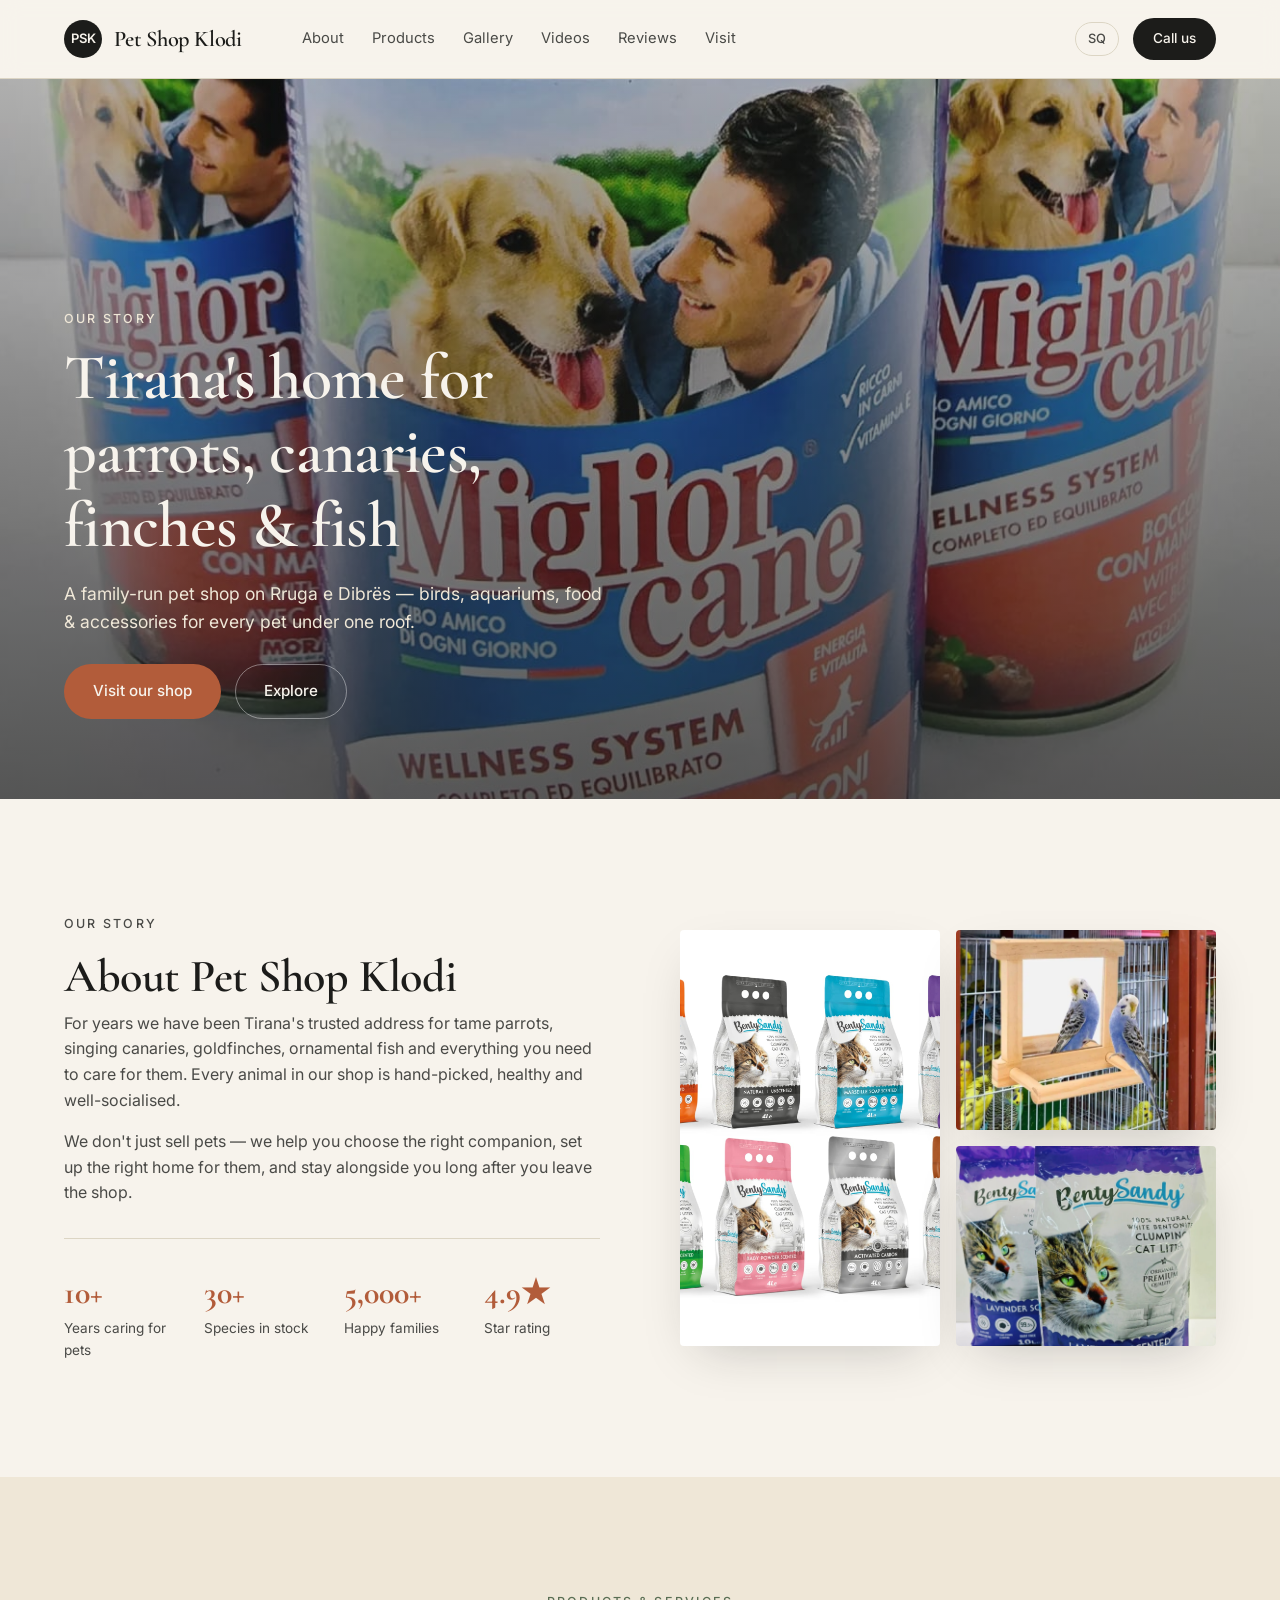
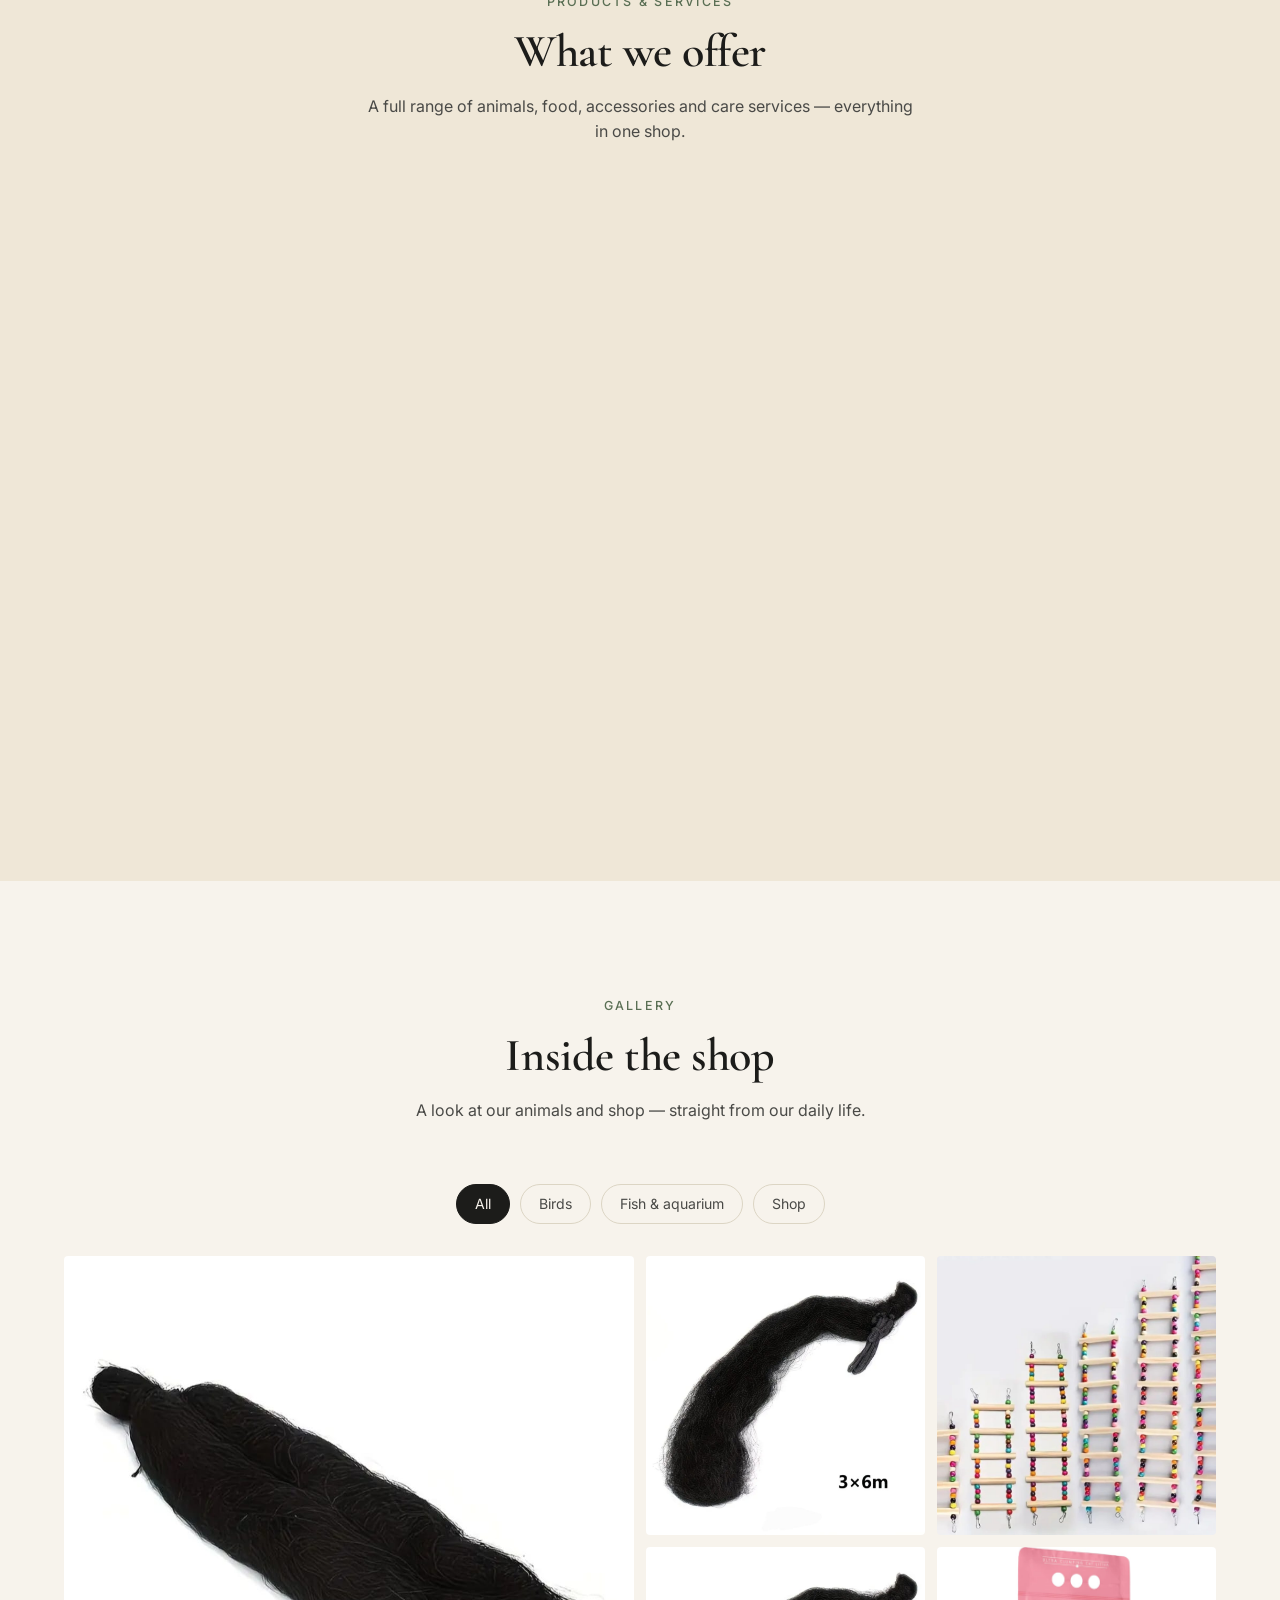
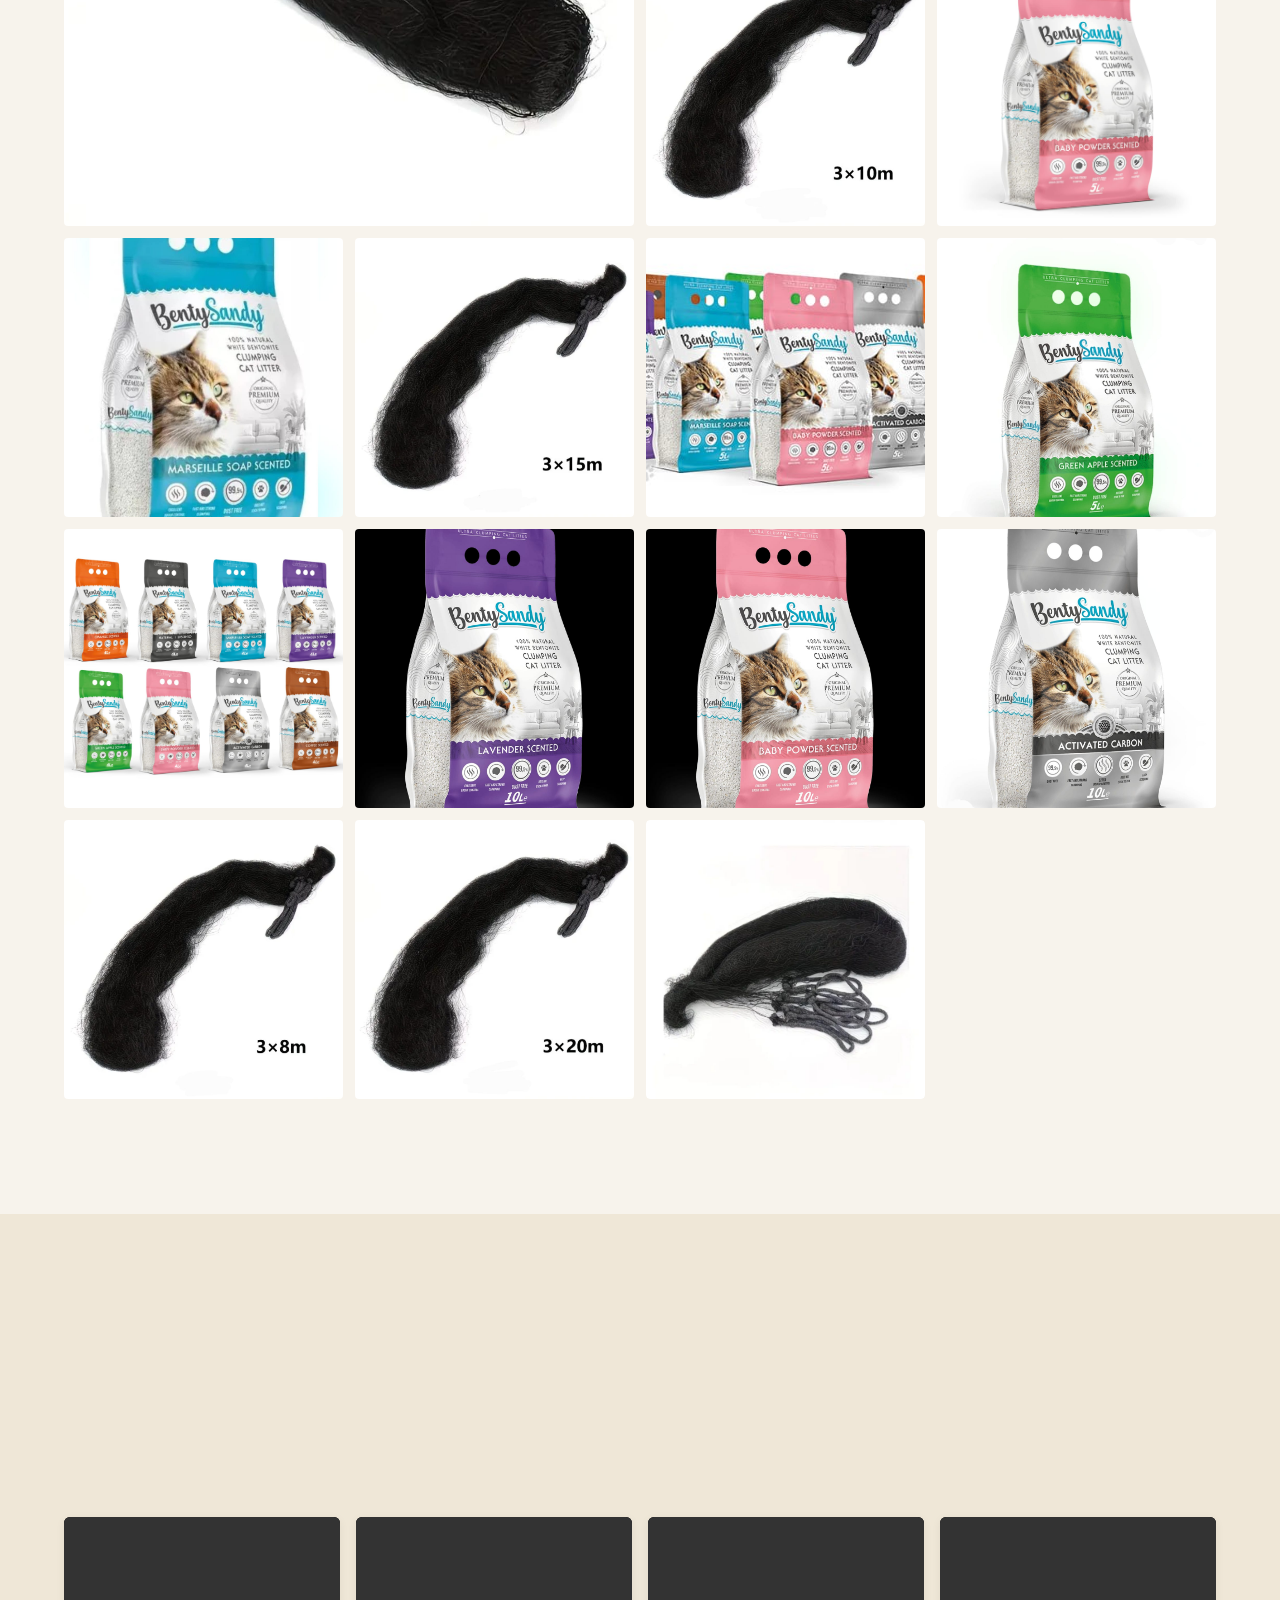
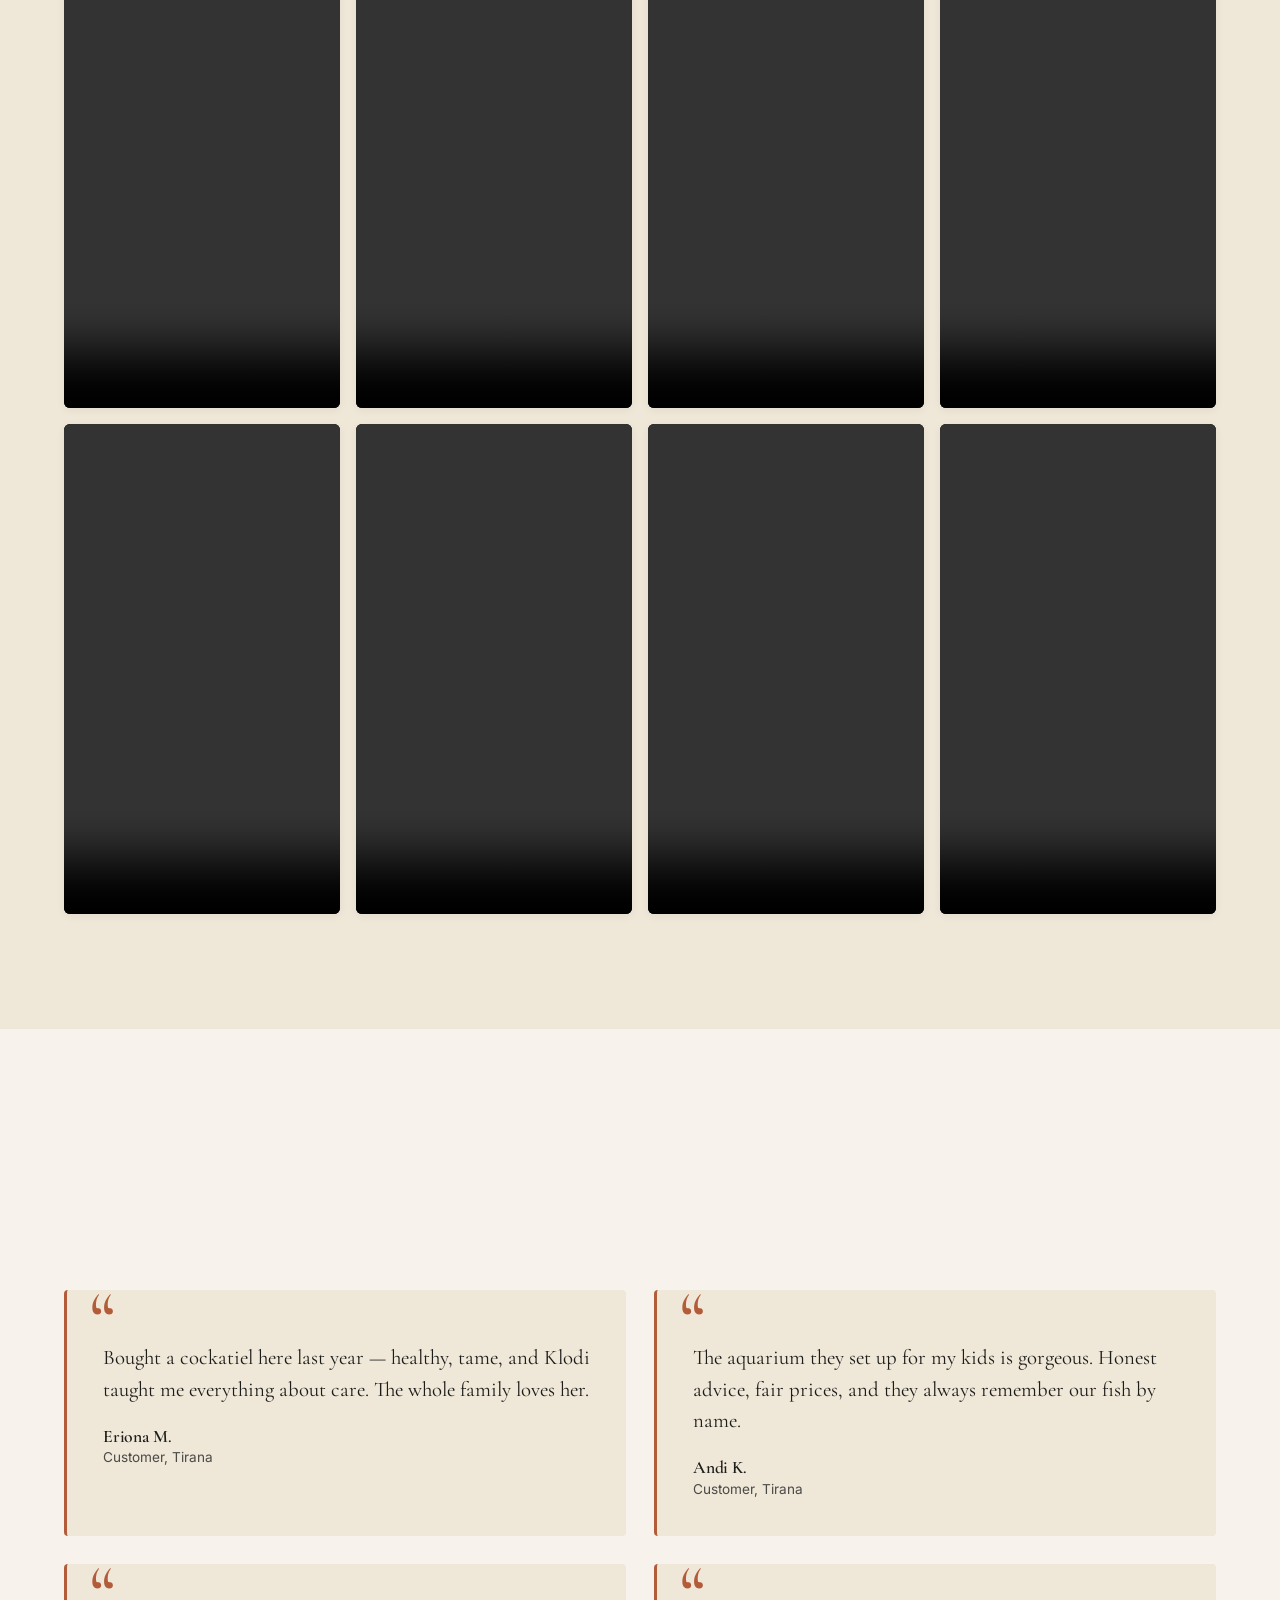
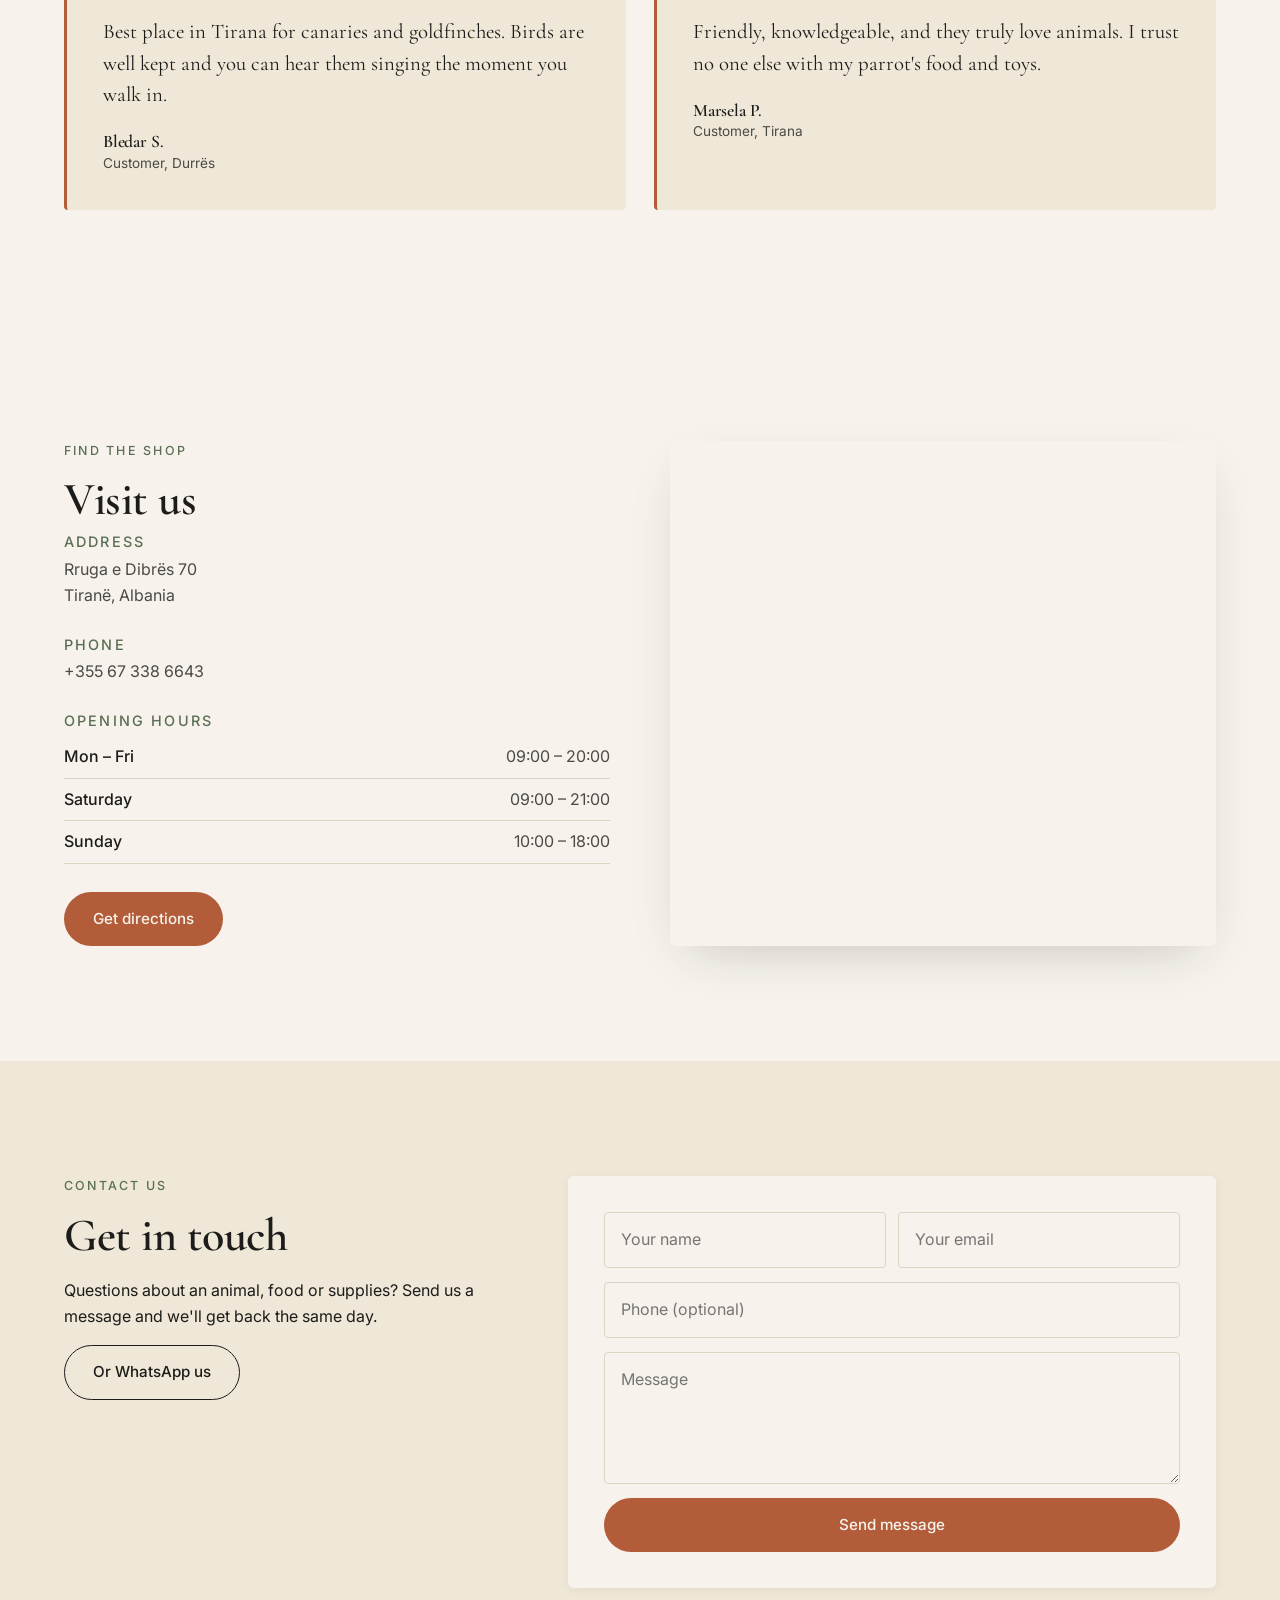
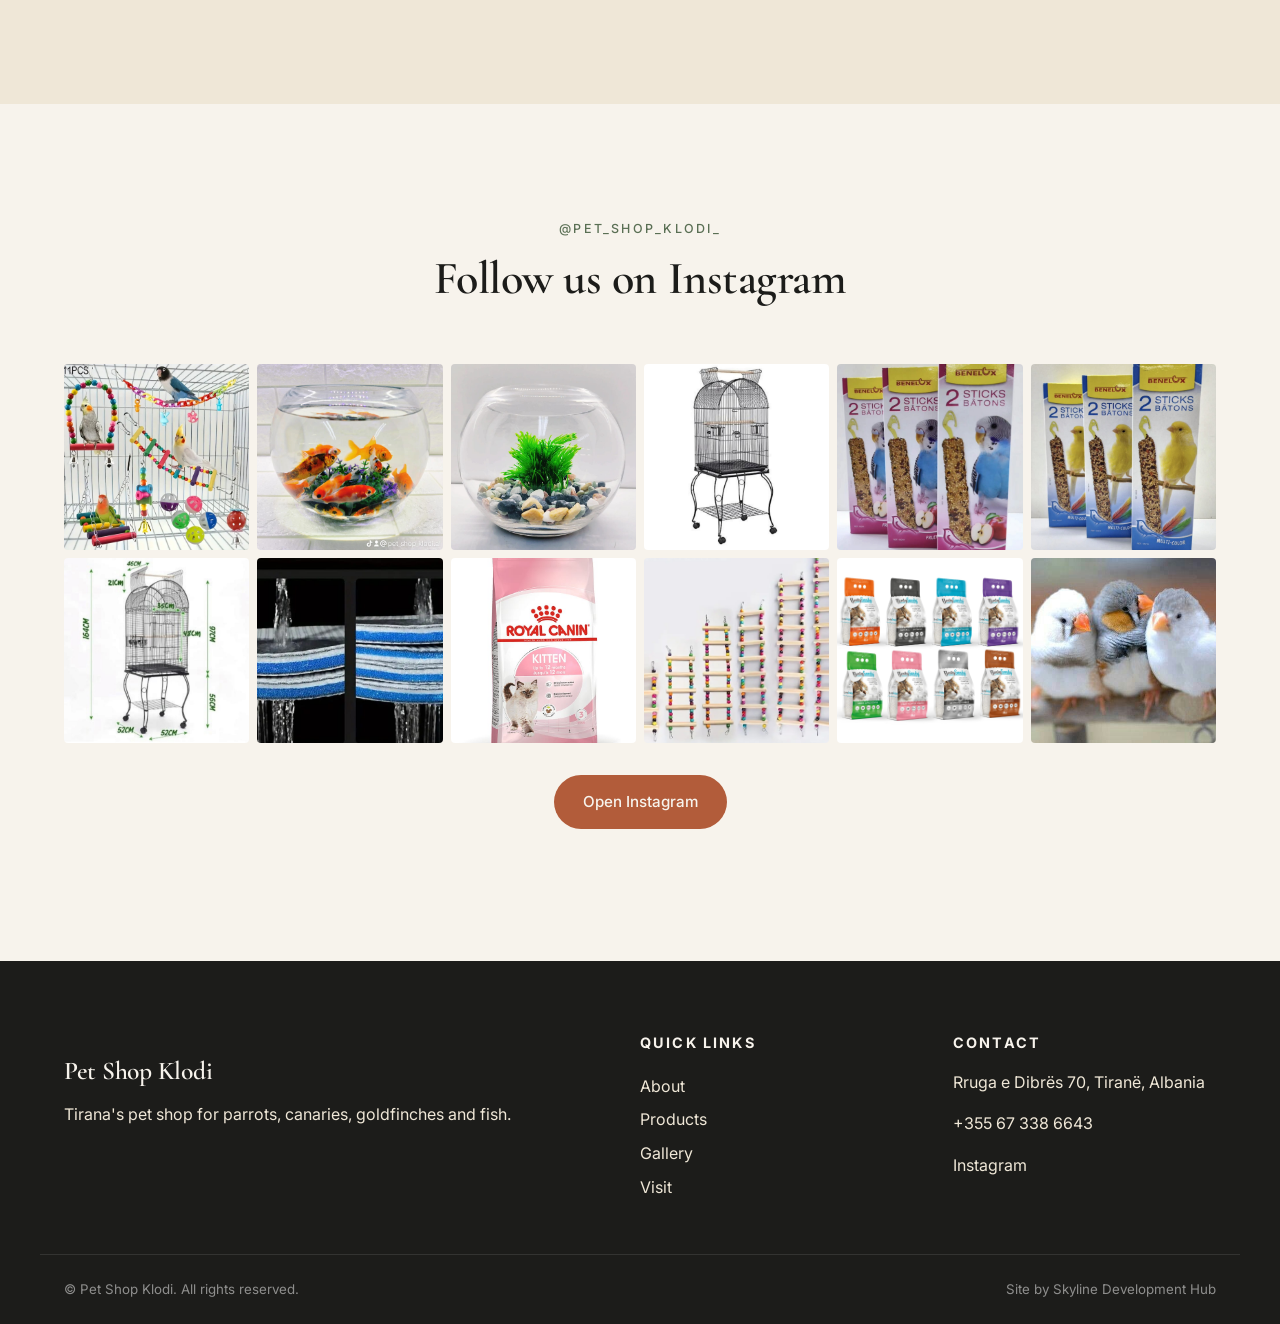
==== demo1-boutique/index.html @ 3ac2e556 "Initial commit: 4 design demos for Pet Shop Klodi Bilingual (EN/SQ) static site with 4 design varian" ====
<!DOCTYPE html>
<html lang="en">
<head>
<meta charset="UTF-8">
<meta name="viewport" content="width=device-width, initial-scale=1.0">
<title>Pet Shop Klodi — Tirana boutique pet shop</title>
<meta name="description" content="A boutique pet shop in Tirana for parrots, canaries, goldfinches and fish.">
<link rel="preconnect" href="https://fonts.googleapis.com">
<link rel="preconnect" href="https://fonts.gstatic.com" crossorigin>
<link href="https://fonts.googleapis.com/css2?family=Cormorant+Garamond:wght@400;500;600;700&family=Inter:wght@300;400;500;600&display=swap" rel="stylesheet">
<link rel="stylesheet" href="../shared/common.css">
<link rel="stylesheet" href="style.css">
</head>
<body>

<header class="site-header">
  <div class="wrap nav-wrap">
    <a href="#top" class="brand">
      <span class="brand-mark">PSK</span>
      <span class="brand-name">Pet Shop Klodi</span>
    </a>
    <nav class="nav-links" data-mobile-nav>
      <a href="#about" data-i18n="nav.about">About</a>
      <a href="#products" data-i18n="nav.products">Products</a>
      <a href="#gallery" data-i18n="nav.gallery">Gallery</a>
      <a href="#videos" data-i18n="nav.videos">Videos</a>
      <a href="#reviews" data-i18n="nav.reviews">Reviews</a>
      <a href="#visit" data-i18n="nav.visit">Visit</a>
    </nav>
    <div class="nav-actions">
      <button class="lang-btn" data-lang-toggle data-i18n="lang.toggle">SQ</button>
      <a class="cta-mini" data-shop="phone-link" href="#" data-i18n="hero.cta.call">Call us</a>
      <button class="burger" data-burger aria-label="Menu"><span></span><span></span><span></span></button>
    </div>
  </div>
</header>

<main id="top">

<!-- HERO -->
<section class="hero">
  <div class="hero-slides" data-hero></div>
  <div class="hero-overlay"></div>
  <div class="wrap hero-content">
    <p class="kicker" data-i18n="about.kicker">Our story</p>
    <h1 class="hero-title" data-i18n="hero.tagline">Tirana's home for parrots, canaries, finches & fish</h1>
    <p class="hero-sub" data-i18n="hero.subtitle">A family-run pet shop on Rruga e Dibrës.</p>
    <div class="hero-buttons">
      <a href="#visit" class="btn btn-primary" data-i18n="hero.cta.visit">Visit our shop</a>
      <a href="#products" class="btn btn-ghost" data-i18n="hero.cta.explore">Explore</a>
    </div>
  </div>
</section>

<!-- ABOUT -->
<section id="about" class="section about">
  <div class="wrap about-grid">
    <div class="about-text" data-reveal>
      <p class="kicker" data-i18n="about.kicker">Our story</p>
      <h2 data-i18n="about.title">About Pet Shop Klodi</h2>
      <p data-i18n="about.body1"></p>
      <p data-i18n="about.body2"></p>
      <ul class="stats">
        <li><strong data-i18n="about.stat1.value">10+</strong><span data-i18n="about.stat1.label">Years caring for pets</span></li>
        <li><strong data-i18n="about.stat2.value">30+</strong><span data-i18n="about.stat2.label">Species in stock</span></li>
        <li><strong data-i18n="about.stat3.value">5,000+</strong><span data-i18n="about.stat3.label">Happy families</span></li>
        <li><strong data-i18n="about.stat4.value">4.9★</strong><span data-i18n="about.stat4.label">Star rating</span></li>
      </ul>
    </div>
    <div class="about-stack" data-reveal>
      <img src="../shared/images/IMG-20260505-WA0011.jpg" alt="">
      <img src="../shared/images/IMG-20260505-WA0099.jpg" alt="">
      <img src="../shared/images/IMG-20260505-WA0140.jpg" alt="">
    </div>
  </div>
</section>

<!-- PRODUCTS -->
<section id="products" class="section products">
  <div class="wrap">
    <header class="section-head" data-reveal>
      <p class="kicker" data-i18n="products.kicker">Products & services</p>
      <h2 data-i18n="products.title">What we offer</h2>
      <p class="lead" data-i18n="products.intro">A full range of animals, food, accessories and care services.</p>
    </header>
    <div class="cards">
      <article class="card" data-reveal><h3 data-i18n="cat.parrots.title"></h3><p data-i18n="cat.parrots.body"></p></article>
      <article class="card" data-reveal><h3 data-i18n="cat.canaries.title"></h3><p data-i18n="cat.canaries.body"></p></article>
      <article class="card" data-reveal><h3 data-i18n="cat.finches.title"></h3><p data-i18n="cat.finches.body"></p></article>
      <article class="card" data-reveal><h3 data-i18n="cat.fish.title"></h3><p data-i18n="cat.fish.body"></p></article>
      <article class="card" data-reveal><h3 data-i18n="cat.food.title"></h3><p data-i18n="cat.food.body"></p></article>
      <article class="card" data-reveal><h3 data-i18n="cat.accessories.title"></h3><p data-i18n="cat.accessories.body"></p></article>
      <article class="card" data-reveal><h3 data-i18n="cat.grooming.title"></h3><p data-i18n="cat.grooming.body"></p></article>
      <article class="card" data-reveal><h3 data-i18n="cat.vet.title"></h3><p data-i18n="cat.vet.body"></p></article>
      <article class="card" data-reveal><h3 data-i18n="cat.training.title"></h3><p data-i18n="cat.training.body"></p></article>
    </div>
  </div>
</section>

<!-- GALLERY -->
<section id="gallery" class="section gallery">
  <div class="wrap">
    <header class="section-head" data-reveal>
      <p class="kicker" data-i18n="gallery.kicker">Gallery</p>
      <h2 data-i18n="gallery.title">Inside the shop</h2>
      <p class="lead" data-i18n="gallery.intro"></p>
    </header>
    <div class="gallery-filter" data-reveal>
      <button class="is-active" data-filter="all" data-i18n="gallery.filter.all">All</button>
      <button data-filter="birds" data-i18n="gallery.filter.birds">Birds</button>
      <button data-filter="fish" data-i18n="gallery.filter.fish">Fish</button>
      <button data-filter="shop" data-i18n="gallery.filter.shop">Shop</button>
    </div>
    <div class="gallery-grid" data-gallery></div>
  </div>
</section>

<!-- VIDEOS -->
<section id="videos" class="section videos">
  <div class="wrap">
    <header class="section-head" data-reveal>
      <p class="kicker" data-i18n="videos.kicker">Videos</p>
      <h2 data-i18n="videos.title">Watch them live</h2>
      <p class="lead" data-i18n="videos.intro"></p>
    </header>
    <div class="videos-grid" data-videos></div>
  </div>
</section>

<!-- REVIEWS -->
<section id="reviews" class="section reviews">
  <div class="wrap">
    <header class="section-head" data-reveal>
      <p class="kicker" data-i18n="reviews.kicker">Reviews</p>
      <h2 data-i18n="reviews.title">What our customers say</h2>
    </header>
    <div class="reviews-grid">
      <blockquote class="quote" data-reveal>
        <p data-i18n="reviews.r1.text"></p>
        <cite><b data-i18n="reviews.r1.name"></b><span data-i18n="reviews.r1.role"></span></cite>
      </blockquote>
      <blockquote class="quote" data-reveal>
        <p data-i18n="reviews.r2.text"></p>
        <cite><b data-i18n="reviews.r2.name"></b><span data-i18n="reviews.r2.role"></span></cite>
      </blockquote>
      <blockquote class="quote" data-reveal>
        <p data-i18n="reviews.r3.text"></p>
        <cite><b data-i18n="reviews.r3.name"></b><span data-i18n="reviews.r3.role"></span></cite>
      </blockquote>
      <blockquote class="quote" data-reveal>
        <p data-i18n="reviews.r4.text"></p>
        <cite><b data-i18n="reviews.r4.name"></b><span data-i18n="reviews.r4.role"></span></cite>
      </blockquote>
    </div>
  </div>
</section>

<!-- VISIT -->
<section id="visit" class="section visit">
  <div class="wrap visit-grid">
    <div class="visit-info" data-reveal>
      <p class="kicker" data-i18n="visit.kicker">Find the shop</p>
      <h2 data-i18n="visit.title">Visit us</h2>
      <div class="visit-block">
        <h3 data-i18n="visit.address">Address</h3>
        <p><span data-shop="address-line1"></span><br><span data-shop="address-line2"></span></p>
      </div>
      <div class="visit-block">
        <h3 data-i18n="visit.phone">Phone</h3>
        <p><a data-shop="phone-link" href="#"><span data-shop="phone"></span></a></p>
      </div>
      <div class="visit-block">
        <h3 data-i18n="visit.hours">Opening hours</h3>
        <ul class="hours" data-hours></ul>
      </div>
      <a class="btn btn-primary" data-shop="directions-link" href="#" target="_blank" rel="noopener" data-i18n="visit.directions">Get directions</a>
    </div>
    <div class="visit-map" data-reveal>
      <iframe data-shop="map-iframe" src="" loading="lazy" referrerpolicy="no-referrer-when-downgrade"></iframe>
    </div>
  </div>
</section>

<!-- CONTACT -->
<section id="contact" class="section contact">
  <div class="wrap contact-grid">
    <div data-reveal>
      <p class="kicker" data-i18n="contact.kicker">Contact us</p>
      <h2 data-i18n="contact.title">Get in touch</h2>
      <p data-i18n="contact.intro"></p>
      <p><a class="btn btn-ghost" data-shop="whatsapp-link" target="_blank" rel="noopener" href="#" data-i18n="contact.whatsapp">WhatsApp us</a></p>
    </div>
    <form class="contact-form" data-contact-form data-reveal novalidate>
      <div class="form-row cols-2">
        <input required name="name" data-i18n-attr="placeholder:contact.name" placeholder="Your name">
        <input required type="email" name="email" data-i18n-attr="placeholder:contact.email" placeholder="Your email">
      </div>
      <input name="phone" data-i18n-attr="placeholder:contact.phone" placeholder="Phone (optional)">
      <textarea required name="message" rows="4" data-i18n-attr="placeholder:contact.message" placeholder="Message"></textarea>
      <button class="btn btn-primary" type="submit" data-i18n="contact.send">Send message</button>
      <p class="form-status" data-contact-status hidden></p>
    </form>
  </div>
</section>

<!-- INSTAGRAM -->
<section id="instagram" class="section instagram">
  <div class="wrap">
    <header class="section-head" data-reveal>
      <p class="kicker" data-shop="instagram-handle">@pet_shop_klodi_</p>
      <h2 data-i18n="ig.title">Follow us on Instagram</h2>
    </header>
    <div class="ig-grid" data-instagram></div>
    <p class="ig-cta" data-reveal>
      <a class="btn btn-primary" data-shop="instagram-link" target="_blank" rel="noopener" href="#" data-i18n="ig.cta">Open Instagram</a>
    </p>
  </div>
</section>

</main>

<footer class="site-footer">
  <div class="wrap footer-grid">
    <div>
      <p class="brand-name">Pet Shop Klodi</p>
      <p data-i18n="footer.tagline"></p>
    </div>
    <div>
      <h4 data-i18n="footer.quick">Quick links</h4>
      <ul>
        <li><a href="#about" data-i18n="nav.about">About</a></li>
        <li><a href="#products" data-i18n="nav.products">Products</a></li>
        <li><a href="#gallery" data-i18n="nav.gallery">Gallery</a></li>
        <li><a href="#visit" data-i18n="nav.visit">Visit</a></li>
      </ul>
    </div>
    <div>
      <h4 data-i18n="footer.contactH">Contact</h4>
      <p><span data-shop="address"></span></p>
      <p><a data-shop="phone-link" href="#"><span data-shop="phone"></span></a></p>
      <p><a data-shop="instagram-link" target="_blank" rel="noopener">Instagram</a></p>
    </div>
  </div>
  <div class="wrap footer-bottom">
    <small data-i18n="footer.copyright"></small>
    <small data-i18n="footer.builtby"></small>
  </div>
</footer>

<script src="../shared/shop-data.js"></script>
<script src="../shared/translations.js"></script>
<script src="../shared/media.js"></script>
<script src="../shared/core.js"></script>
<script src="script.js"></script>
</body>
</html>
---- shared/common.css ----
/* Shared styles used by all 4 demos: lightbox, reveal animations, base resets */

*, *::before, *::after { box-sizing: border-box; }
html { scroll-behavior: smooth; }
body { margin: 0; -webkit-font-smoothing: antialiased; }
img, video { max-width: 100%; display: block; }
button { font: inherit; cursor: pointer; border: 0; background: none; }
a { color: inherit; text-decoration: none; }

/* Reveal-on-scroll */
[data-reveal] { opacity: 0; transform: translateY(20px); transition: opacity .7s ease, transform .7s ease; }
[data-reveal].is-visible { opacity: 1; transform: none; }

/* Lightbox */
.psk-lightbox {
  position: fixed; inset: 0; background: rgba(0,0,0,.9);
  display: flex; align-items: center; justify-content: center;
  z-index: 9999; animation: fadein .25s ease;
}
@keyframes fadein { from { opacity: 0 } to { opacity: 1 } }
.psk-lightbox .lb-img {
  max-width: 92vw; max-height: 88vh; object-fit: contain;
  box-shadow: 0 30px 80px rgba(0,0,0,.5); border-radius: 4px;
}
.psk-lightbox button {
  color: #fff; font-size: 28px; width: 48px; height: 48px;
  border-radius: 50%; background: rgba(255,255,255,.08);
  display: grid; place-items: center; transition: background .2s;
}
.psk-lightbox button:hover { background: rgba(255,255,255,.18); }
.psk-lightbox .lb-close { position: absolute; top: 20px; right: 20px; }
.psk-lightbox .lb-prev  { position: absolute; left: 20px; }
.psk-lightbox .lb-next  { position: absolute; right: 20px; }

/* Hero slideshow base */
.hero-slides { position: relative; width: 100%; height: 100%; overflow: hidden; }
.hero-slide { position: absolute; inset: 0; width: 100%; height: 100%; object-fit: cover;
  opacity: 0; transition: opacity 1.4s ease; }
.hero-slide.is-active { opacity: 1; }

/* Common form styling helpers */
.form-row { display: grid; gap: 12px; }
.form-row.cols-2 { grid-template-columns: 1fr 1fr; }
@media (max-width: 640px) { .form-row.cols-2 { grid-template-columns: 1fr; } }

/* Instagram overlay icon */
.ig-tile { position: relative; display: block; overflow: hidden; }
.ig-tile img { width: 100%; height: 100%; object-fit: cover; transition: transform .5s ease; }
.ig-tile:hover img { transform: scale(1.06); }
.ig-overlay {
  position: absolute; inset: 0; display: grid; place-items: center;
  color: #fff; opacity: 0; background: linear-gradient(135deg, rgba(225,48,108,.7), rgba(64,93,230,.7));
  transition: opacity .3s ease;
}
.ig-tile:hover .ig-overlay { opacity: 1; }

/* Demo switcher banner (shown when ?switcher=1) */
.psk-switcher-bar {
  position: fixed; top: 0; left: 0; right: 0; z-index: 1000;
  background: #111; color: #fff; font: 13px/1 system-ui, sans-serif;
  padding: 10px 16px; display: flex; gap: 12px; align-items: center; justify-content: center;
}
.psk-switcher-bar a { color: #fff; padding: 6px 10px; border: 1px solid #333; border-radius: 999px; }
.psk-switcher-bar a:hover, .psk-switcher-bar a.active { background: #fff; color: #111; }
.psk-switcher-bar .home { margin-right: auto; }

/* Hide scrollbars on horizontal scrollers */
.no-scrollbar { scrollbar-width: none; }
.no-scrollbar::-webkit-scrollbar { display: none; }
---- demo1-boutique/style.css ----
/* Demo 1 — Modern Boutique
   Premium, minimalist, photography-led. Cream/sage/terracotta palette,
   serif headings + clean sans-serif body. */

:root {
  --cream:        #f7f3ec;
  --cream-deep:   #efe7d7;
  --ink:          #1c1c1a;
  --ink-soft:     #4a4a47;
  --line:         #dcd5c4;
  --sage:         #748b6a;
  --sage-deep:    #5a6f54;
  --terracotta:   #b25c3a;
  --terracotta-d: #944a2e;
  --shadow-sm:    0 2px 10px rgba(28,28,26,.06);
  --shadow-md:    0 18px 50px -20px rgba(28,28,26,.25);
}

body {
  font-family: 'Inter', system-ui, sans-serif;
  color: var(--ink);
  background: var(--cream);
  line-height: 1.6;
}

h1, h2, h3, .brand-name, blockquote cite b {
  font-family: 'Cormorant Garamond', serif;
  font-weight: 600;
  color: var(--ink);
  letter-spacing: -0.01em;
  line-height: 1.15;
}

h1 { font-size: clamp(2.6rem, 5vw, 4.4rem); }
h2 { font-size: clamp(2rem, 3.6vw, 3rem); margin: 0 0 .5rem; }
h3 { font-size: 1.4rem; margin: 0 0 .4rem; }

.kicker {
  text-transform: uppercase; letter-spacing: 0.18em;
  font-size: .78rem; color: var(--sage-deep); font-weight: 500;
  margin: 0 0 .8rem;
}

.lead { color: var(--ink-soft); max-width: 56ch; }

.wrap { max-width: 1200px; margin: 0 auto; padding: 0 24px; }

.section { padding: clamp(64px, 9vw, 120px) 0; }
.section-head { text-align: center; max-width: 700px; margin: 0 auto 60px; }
.section-head .lead { margin: 1rem auto 0; }

/* ======= HEADER ======= */
.site-header {
  position: sticky; top: 0; z-index: 50;
  background: rgba(247, 243, 236, .92);
  backdrop-filter: blur(10px);
  border-bottom: 1px solid var(--line);
}
.nav-wrap {
  display: flex; align-items: center; gap: 24px;
  padding-top: 18px; padding-bottom: 18px;
}
.brand { display: flex; align-items: center; gap: 12px; }
.brand-mark {
  width: 38px; height: 38px; display: grid; place-items: center;
  background: var(--ink); color: var(--cream);
  border-radius: 50%; font: 600 13px/1 'Inter';
}
.brand-name { font-size: 1.4rem; }
.nav-links { display: flex; gap: 28px; margin-left: 36px; }
.nav-links a {
  font-size: .92rem; color: var(--ink-soft); transition: color .2s;
  position: relative;
}
.nav-links a::after {
  content: ''; position: absolute; left: 0; right: 0; bottom: -6px;
  height: 1px; background: var(--terracotta); transform: scaleX(0); transform-origin: left;
  transition: transform .3s ease;
}
.nav-links a:hover { color: var(--ink); }
.nav-links a:hover::after { transform: scaleX(1); }
.nav-actions { margin-left: auto; display: flex; align-items: center; gap: 14px; }
.lang-btn {
  padding: 6px 12px; border: 1px solid var(--line); border-radius: 999px;
  font-size: .8rem; font-weight: 500; color: var(--ink-soft);
  transition: all .2s;
}
.lang-btn:hover { background: var(--ink); color: var(--cream); border-color: var(--ink); }
.cta-mini {
  padding: 10px 20px; background: var(--ink); color: var(--cream);
  border-radius: 999px; font-size: .85rem; font-weight: 500;
  transition: background .2s;
}
.cta-mini:hover { background: var(--terracotta); }
.burger { display: none; flex-direction: column; gap: 4px; padding: 8px; }
.burger span { width: 22px; height: 2px; background: var(--ink); }

@media (max-width: 880px) {
  .nav-links {
    position: fixed; inset: 64px 0 auto; flex-direction: column; gap: 0;
    background: var(--cream); padding: 24px; border-bottom: 1px solid var(--line);
    transform: translateY(-110%); transition: transform .3s ease;
    margin: 0;
  }
  .nav-links.is-open { transform: translateY(0); }
  .nav-links a { padding: 14px 0; border-bottom: 1px solid var(--line); }
  .burger { display: flex; }
}

/* ======= HERO ======= */
.hero {
  position: relative; height: clamp(520px, 80vh, 760px);
  overflow: hidden; isolation: isolate;
}
.hero-slides { position: absolute; inset: 0; }
.hero-overlay {
  position: absolute; inset: 0;
  background: linear-gradient(180deg, rgba(28,28,26,.25) 0%, rgba(28,28,26,.55) 60%, rgba(28,28,26,.7) 100%);
}
.hero-content {
  position: relative; z-index: 2; height: 100%;
  display: flex; flex-direction: column; justify-content: flex-end;
  padding-bottom: 80px; color: var(--cream);
}
.hero-content .kicker { color: var(--cream-deep); }
.hero-title { color: var(--cream); max-width: 18ch; margin: 0; }
.hero-sub { color: var(--cream-deep); max-width: 50ch; margin: 18px 0 28px; font-size: 1.1rem; }
.hero-buttons { display: flex; gap: 14px; flex-wrap: wrap; }

.btn {
  display: inline-block; padding: 14px 28px; border-radius: 999px;
  font-weight: 500; font-size: .95rem; transition: all .25s ease;
  cursor: pointer; border: 1px solid transparent;
}
.btn-primary { background: var(--terracotta); color: var(--cream); }
.btn-primary:hover { background: var(--terracotta-d); transform: translateY(-1px); box-shadow: var(--shadow-md); }
.btn-ghost { background: transparent; color: var(--cream); border-color: rgba(255,255,255,.4); }
.btn-ghost:hover { background: var(--cream); color: var(--ink); }
.about .btn-ghost, .contact .btn-ghost {
  color: var(--ink); border-color: var(--ink);
}
.about .btn-ghost:hover, .contact .btn-ghost:hover { background: var(--ink); color: var(--cream); }

/* ======= ABOUT ======= */
.about-grid {
  display: grid; grid-template-columns: 1fr 1fr; gap: 80px; align-items: center;
}
@media (max-width: 880px) { .about-grid { grid-template-columns: 1fr; gap: 50px; } }
.about-text p { color: var(--ink-soft); margin: 0 0 1rem; }
.about-stack {
  display: grid; grid-template-columns: 1fr 1fr; grid-template-rows: 200px 200px;
  gap: 16px;
}
.about-stack img {
  width: 100%; height: 100%; object-fit: cover; border-radius: 4px;
  box-shadow: var(--shadow-md);
}
.about-stack img:nth-child(1) { grid-row: span 2; height: 416px; }
.stats {
  list-style: none; padding: 0; margin: 32px 0 0;
  display: grid; grid-template-columns: repeat(4, 1fr); gap: 24px;
  border-top: 1px solid var(--line); padding-top: 28px;
}
@media (max-width: 600px) { .stats { grid-template-columns: repeat(2, 1fr); } }
.stats li { display: flex; flex-direction: column; }
.stats strong { font-family: 'Cormorant Garamond'; font-size: 2rem; color: var(--terracotta); }
.stats span { font-size: .85rem; color: var(--ink-soft); }

/* ======= PRODUCTS ======= */
.products { background: var(--cream-deep); }
.cards {
  display: grid; grid-template-columns: repeat(3, 1fr); gap: 24px;
}
@media (max-width: 880px) { .cards { grid-template-columns: repeat(2, 1fr); } }
@media (max-width: 560px) { .cards { grid-template-columns: 1fr; } }
.card {
  background: var(--cream); padding: 36px 28px; border-radius: 6px;
  border: 1px solid var(--line); transition: all .3s ease;
}
.card:hover {
  transform: translateY(-4px); box-shadow: var(--shadow-md); border-color: var(--terracotta);
}
.card h3 { color: var(--ink); }
.card p { color: var(--ink-soft); margin: 0; font-size: .95rem; }

/* ======= GALLERY ======= */
.gallery-filter {
  display: flex; gap: 10px; justify-content: center; flex-wrap: wrap; margin-bottom: 32px;
}
.gallery-filter button {
  padding: 8px 18px; border-radius: 999px; font-size: .88rem;
  border: 1px solid var(--line); color: var(--ink-soft); transition: all .2s;
}
.gallery-filter button:hover, .gallery-filter button.is-active {
  background: var(--ink); color: var(--cream); border-color: var(--ink);
}
.gallery-grid {
  display: grid; grid-template-columns: repeat(4, 1fr); gap: 12px;
}
@media (max-width: 880px) { .gallery-grid { grid-template-columns: repeat(3, 1fr); } }
@media (max-width: 540px) { .gallery-grid { grid-template-columns: repeat(2, 1fr); } }
.gal-item {
  margin: 0; aspect-ratio: 1; overflow: hidden; border-radius: 4px;
  cursor: zoom-in; background: var(--cream-deep);
}
.gal-item img {
  width: 100%; height: 100%; object-fit: cover; transition: transform .6s ease;
}
.gal-item:hover img { transform: scale(1.06); }
/* Make first tile larger */
.gal-item:nth-child(1) { grid-column: span 2; grid-row: span 2; }
@media (max-width: 540px) { .gal-item:nth-child(1) { grid-column: span 2; grid-row: auto; aspect-ratio: 1; } }

/* ======= VIDEOS ======= */
.videos { background: var(--cream-deep); }
.videos-grid {
  display: grid; grid-template-columns: repeat(4, 1fr); gap: 16px;
}
@media (max-width: 880px) { .videos-grid { grid-template-columns: repeat(2, 1fr); } }
@media (max-width: 480px) { .videos-grid { grid-template-columns: 1fr; } }
.vid-card {
  aspect-ratio: 9/16; overflow: hidden; border-radius: 6px;
  background: #000; box-shadow: var(--shadow-sm);
}
.vid-card video { width: 100%; height: 100%; object-fit: cover; }

/* ======= REVIEWS ======= */
.reviews-grid {
  display: grid; grid-template-columns: repeat(2, 1fr); gap: 28px;
}
@media (max-width: 720px) { .reviews-grid { grid-template-columns: 1fr; } }
.quote {
  background: var(--cream-deep); padding: 36px;
  border-radius: 4px; border-left: 3px solid var(--terracotta);
  margin: 0; position: relative;
}
.quote::before {
  content: '\201C'; position: absolute; top: -10px; left: 22px;
  font-family: 'Cormorant Garamond'; font-size: 5rem; color: var(--terracotta);
  line-height: 1;
}
.quote p {
  font-family: 'Cormorant Garamond'; font-size: 1.3rem; line-height: 1.5;
  color: var(--ink); margin: 0 0 1.4rem; padding-top: 16px;
}
.quote cite { font-style: normal; display: flex; flex-direction: column; }
.quote cite b { font-size: 1.1rem; }
.quote cite span { color: var(--ink-soft); font-size: .85rem; }

/* ======= VISIT ======= */
.visit-grid {
  display: grid; grid-template-columns: 1fr 1fr; gap: 60px; align-items: stretch;
}
@media (max-width: 880px) { .visit-grid { grid-template-columns: 1fr; } }
.visit-block { margin-bottom: 28px; }
.visit-block h3 { font-family: 'Inter'; font-size: .9rem; text-transform: uppercase;
  letter-spacing: .15em; color: var(--sage-deep); font-weight: 500; margin: 0 0 .4rem; }
.visit-block p { margin: 0; color: var(--ink-soft); }
.hours { list-style: none; padding: 0; margin: 0; }
.hours li {
  display: flex; justify-content: space-between; padding: 8px 0;
  border-bottom: 1px solid var(--line);
}
.hours .hday { color: var(--ink); font-weight: 500; }
.hours .htime { color: var(--ink-soft); }
.visit-map iframe {
  width: 100%; height: 100%; min-height: 380px; border: 0;
  border-radius: 6px; box-shadow: var(--shadow-md); filter: grayscale(.2);
}

/* ======= CONTACT ======= */
.contact { background: var(--cream-deep); }
.contact-grid {
  display: grid; grid-template-columns: 1fr 1.2fr; gap: 60px; align-items: start;
}
@media (max-width: 880px) { .contact-grid { grid-template-columns: 1fr; } }
.contact-form {
  background: var(--cream); padding: 36px; border-radius: 6px;
  display: grid; gap: 14px; box-shadow: var(--shadow-sm);
}
.contact-form input, .contact-form textarea {
  padding: 14px 16px; border: 1px solid var(--line); border-radius: 4px;
  font: inherit; background: var(--cream); transition: border-color .2s;
}
.contact-form input:focus, .contact-form textarea:focus {
  outline: 0; border-color: var(--terracotta);
}
.form-status {
  margin: 0; padding: 14px; background: var(--sage); color: var(--cream);
  border-radius: 4px; text-align: center;
}

/* ======= INSTAGRAM ======= */
.ig-grid {
  display: grid; grid-template-columns: repeat(6, 1fr); gap: 8px;
}
@media (max-width: 880px) { .ig-grid { grid-template-columns: repeat(3, 1fr); } }
.ig-tile { aspect-ratio: 1; border-radius: 4px; }
.ig-cta { text-align: center; margin-top: 32px; }

/* ======= FOOTER ======= */
.site-footer {
  background: var(--ink); color: var(--cream-deep); padding: 70px 0 24px;
}
.site-footer .brand-name { color: var(--cream); font-size: 1.6rem; margin-bottom: .5rem; }
.footer-grid {
  display: grid; grid-template-columns: 2fr 1fr 1fr; gap: 50px; padding-bottom: 50px;
  border-bottom: 1px solid rgba(255,255,255,.1);
}
@media (max-width: 720px) { .footer-grid { grid-template-columns: 1fr; gap: 30px; } }
.site-footer h4 { color: var(--cream); font-family: 'Inter'; font-size: .9rem;
  text-transform: uppercase; letter-spacing: .15em; margin: 0 0 1rem; }
.site-footer ul { list-style: none; padding: 0; margin: 0; }
.site-footer ul li { padding: 4px 0; }
.site-footer a:hover { color: var(--cream); }
.footer-bottom {
  display: flex; justify-content: space-between; padding-top: 24px; flex-wrap: wrap; gap: 12px;
}
.footer-bottom small { color: rgba(255,255,255,.5); }
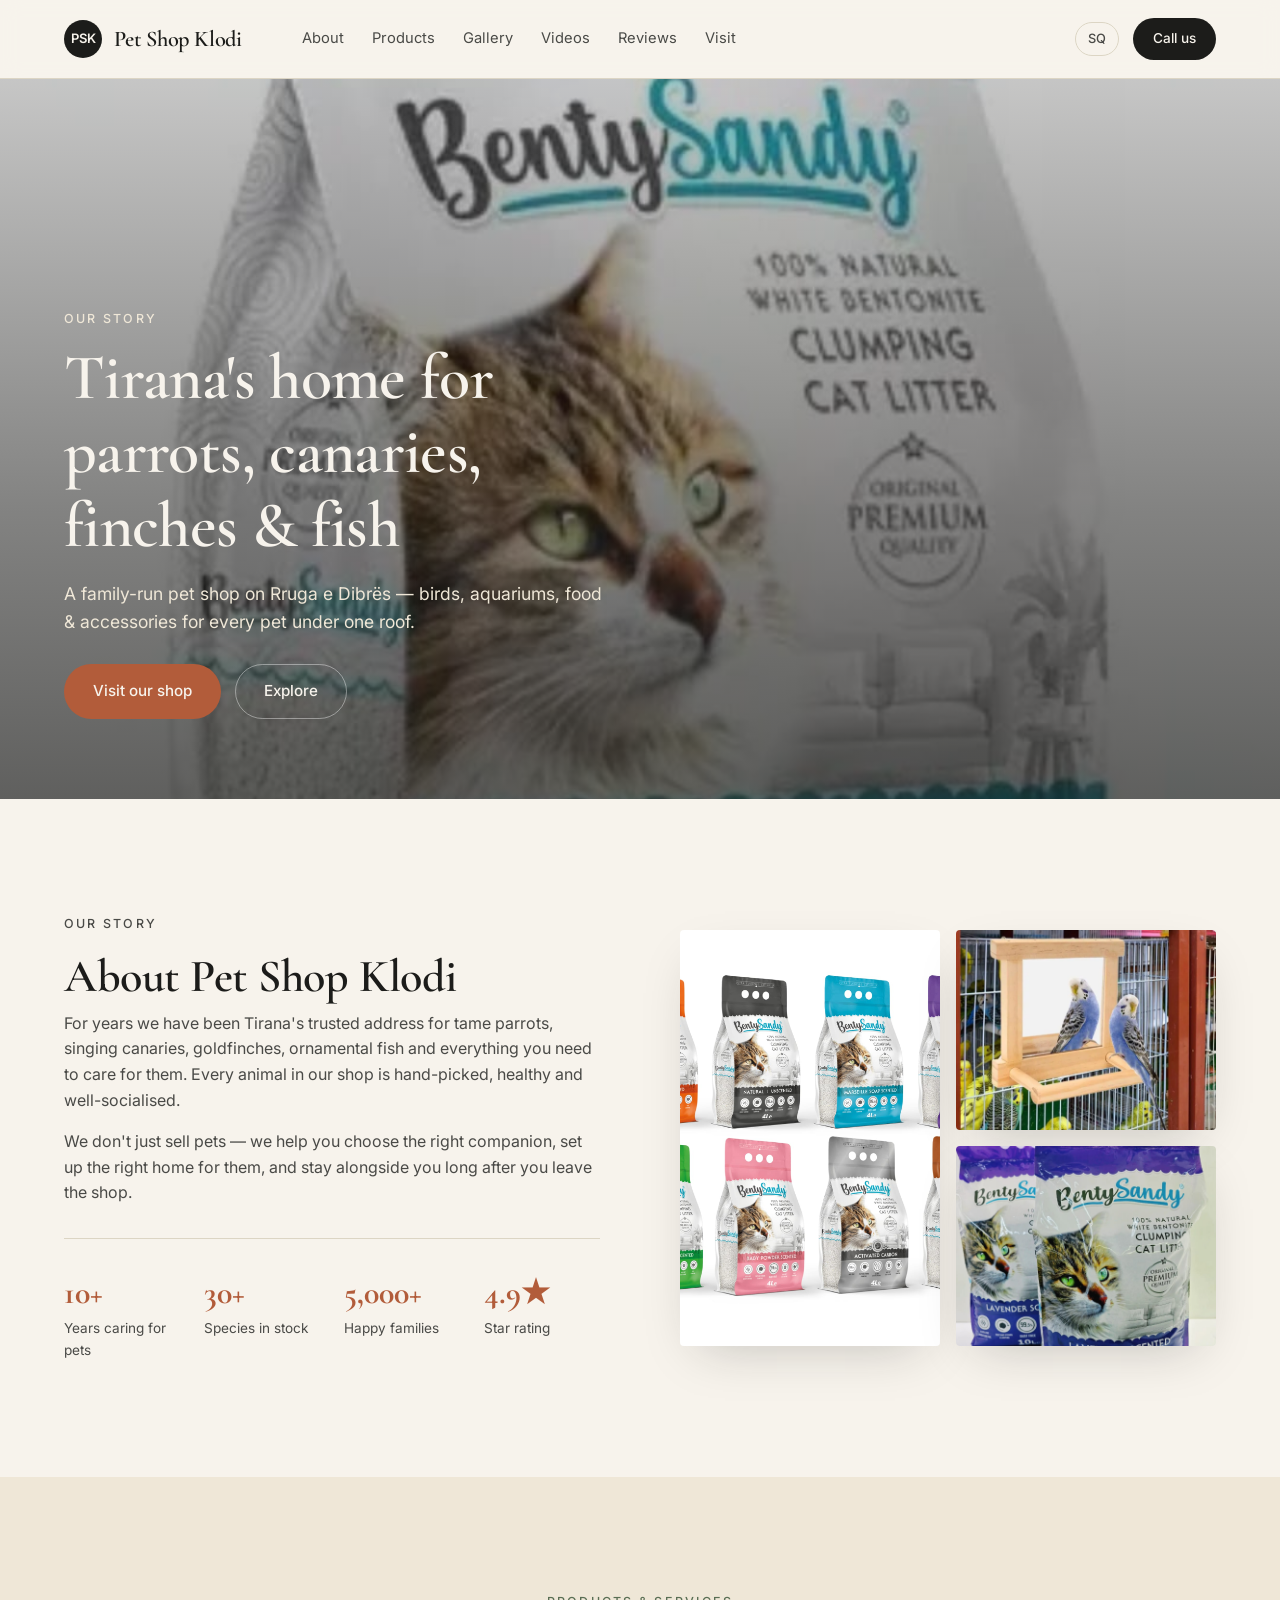
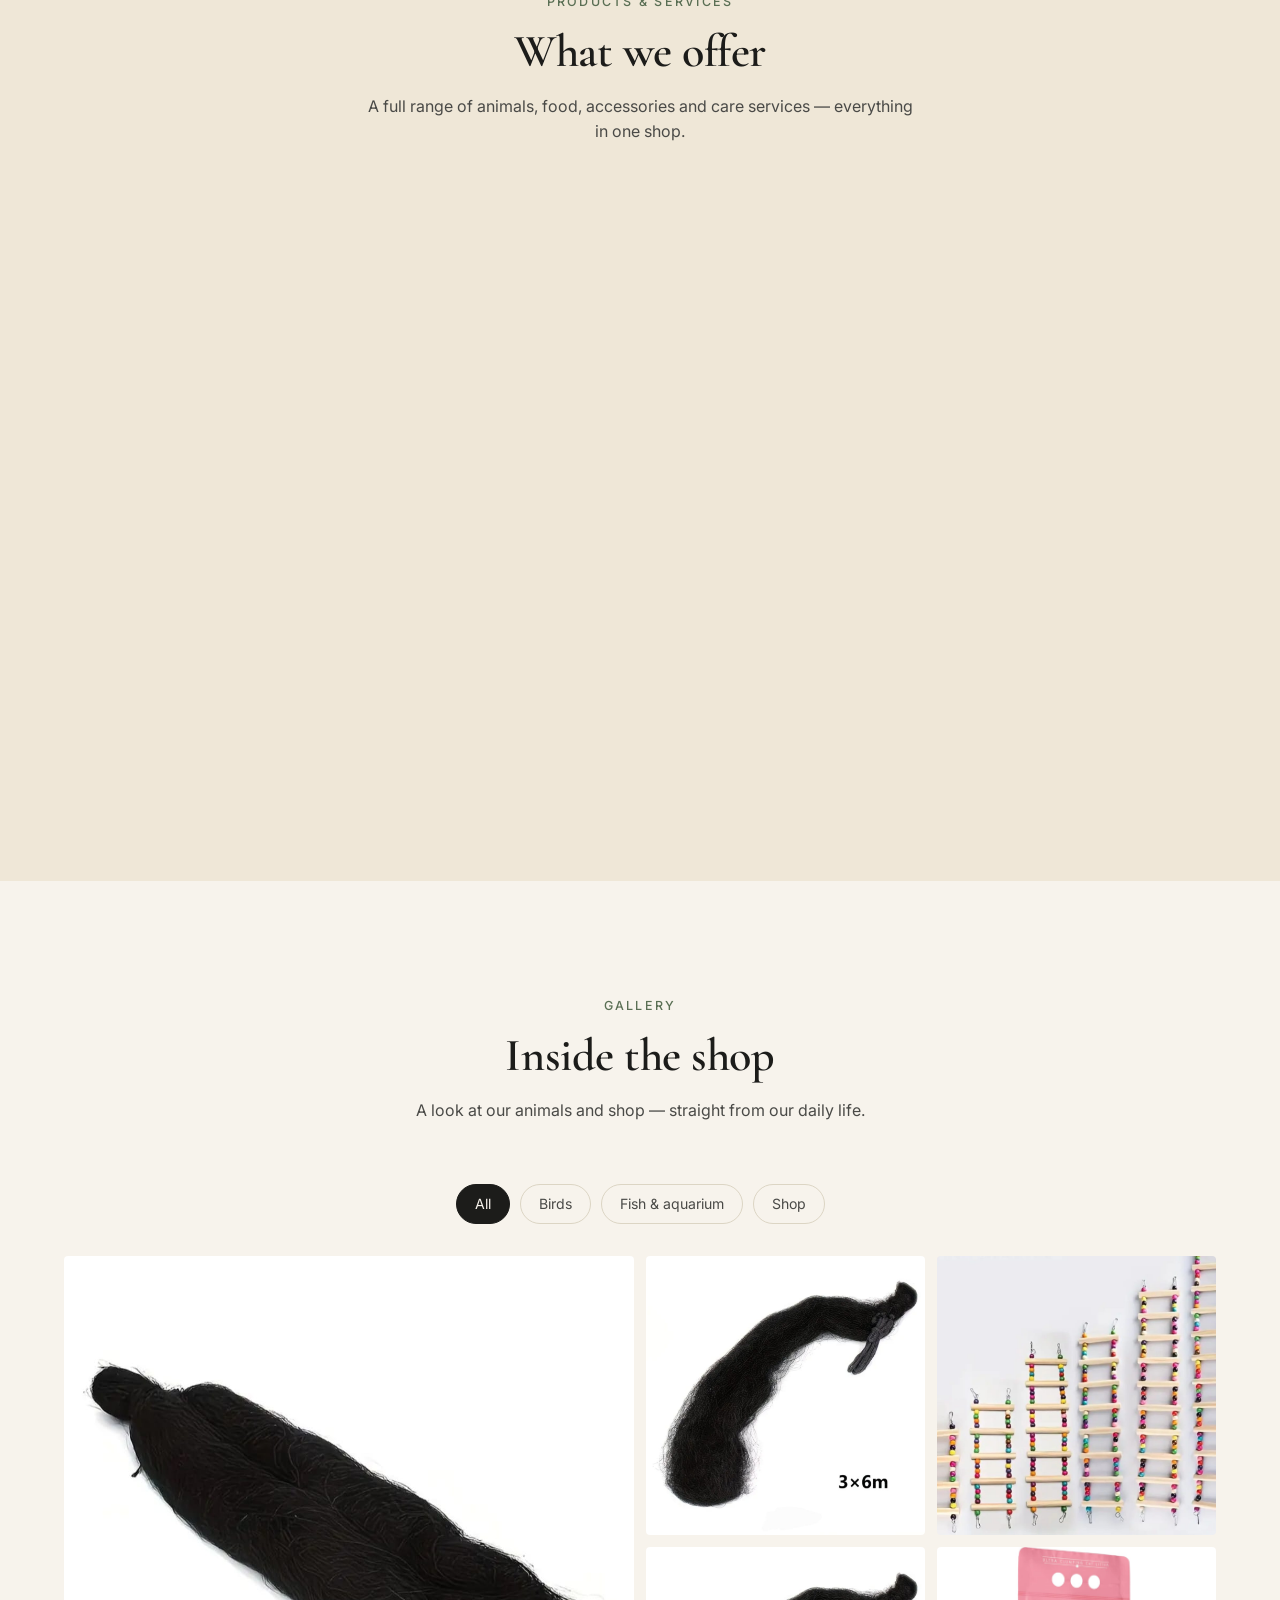
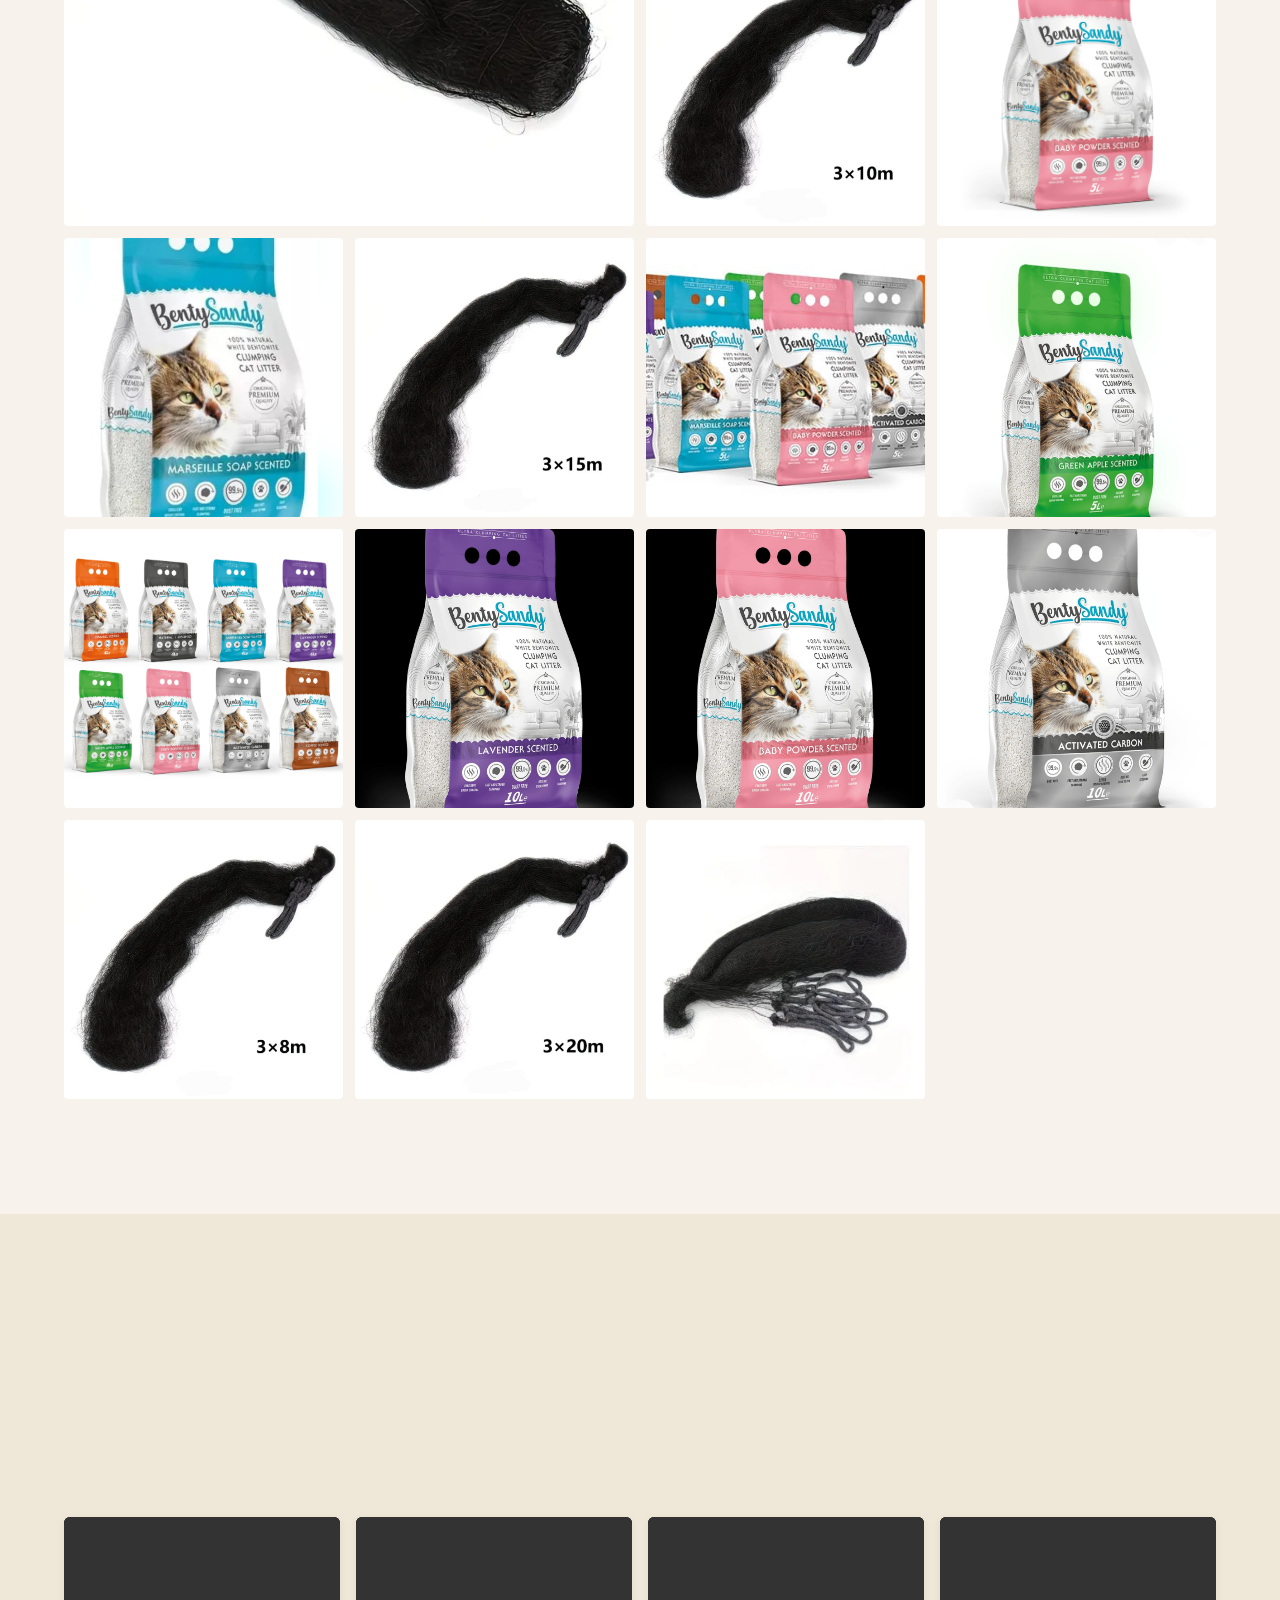
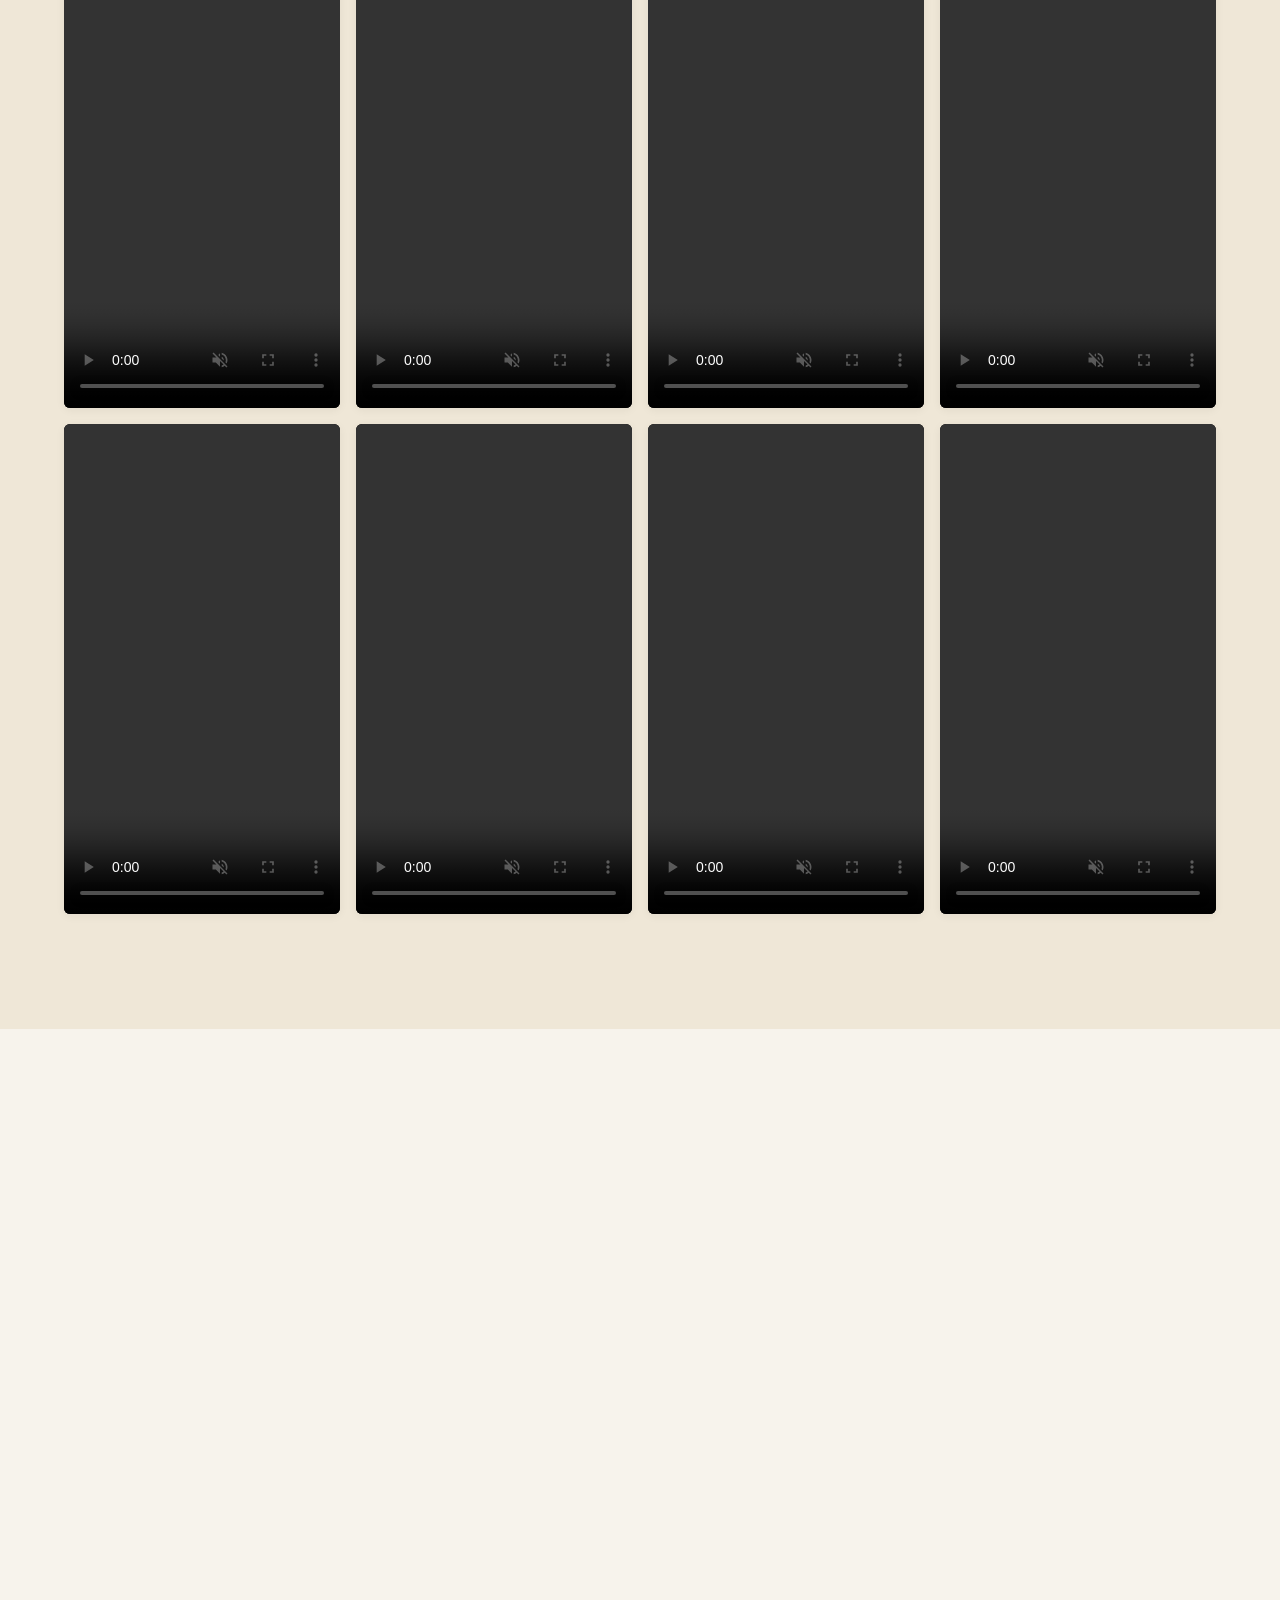
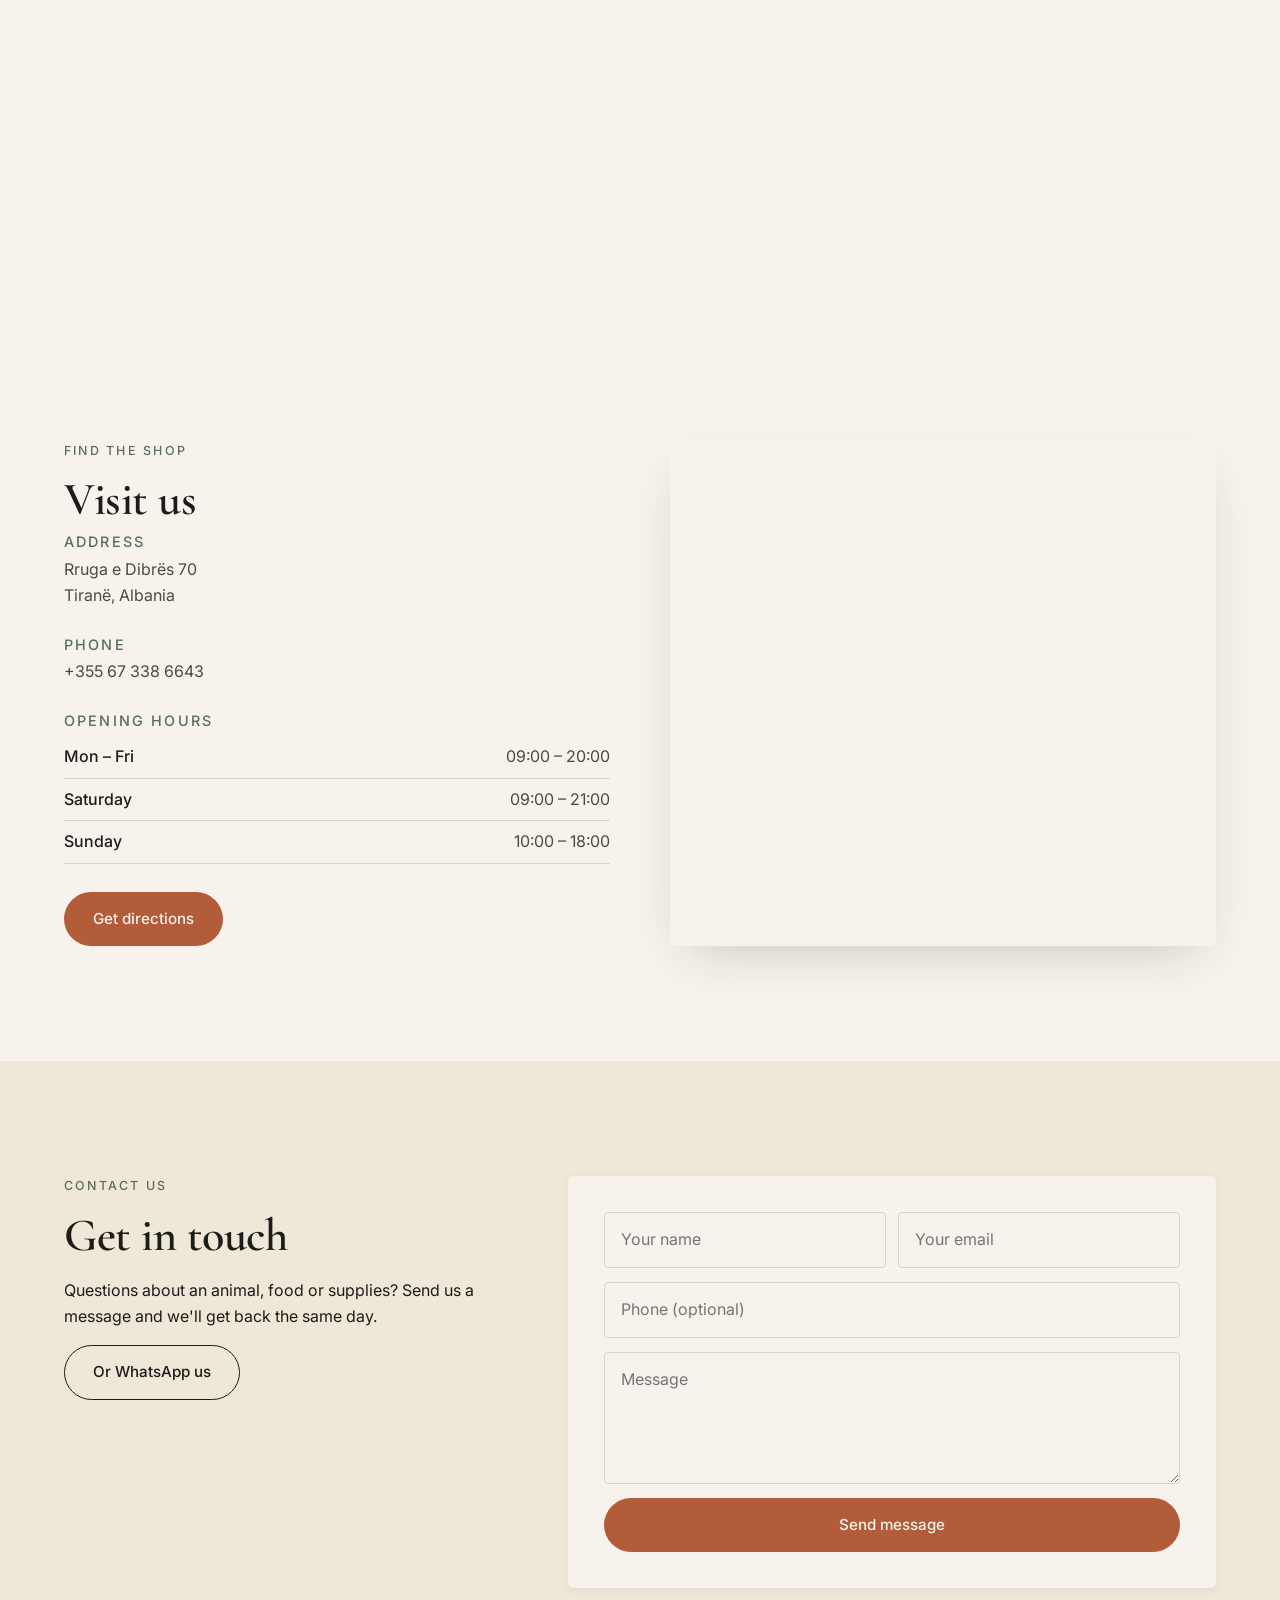
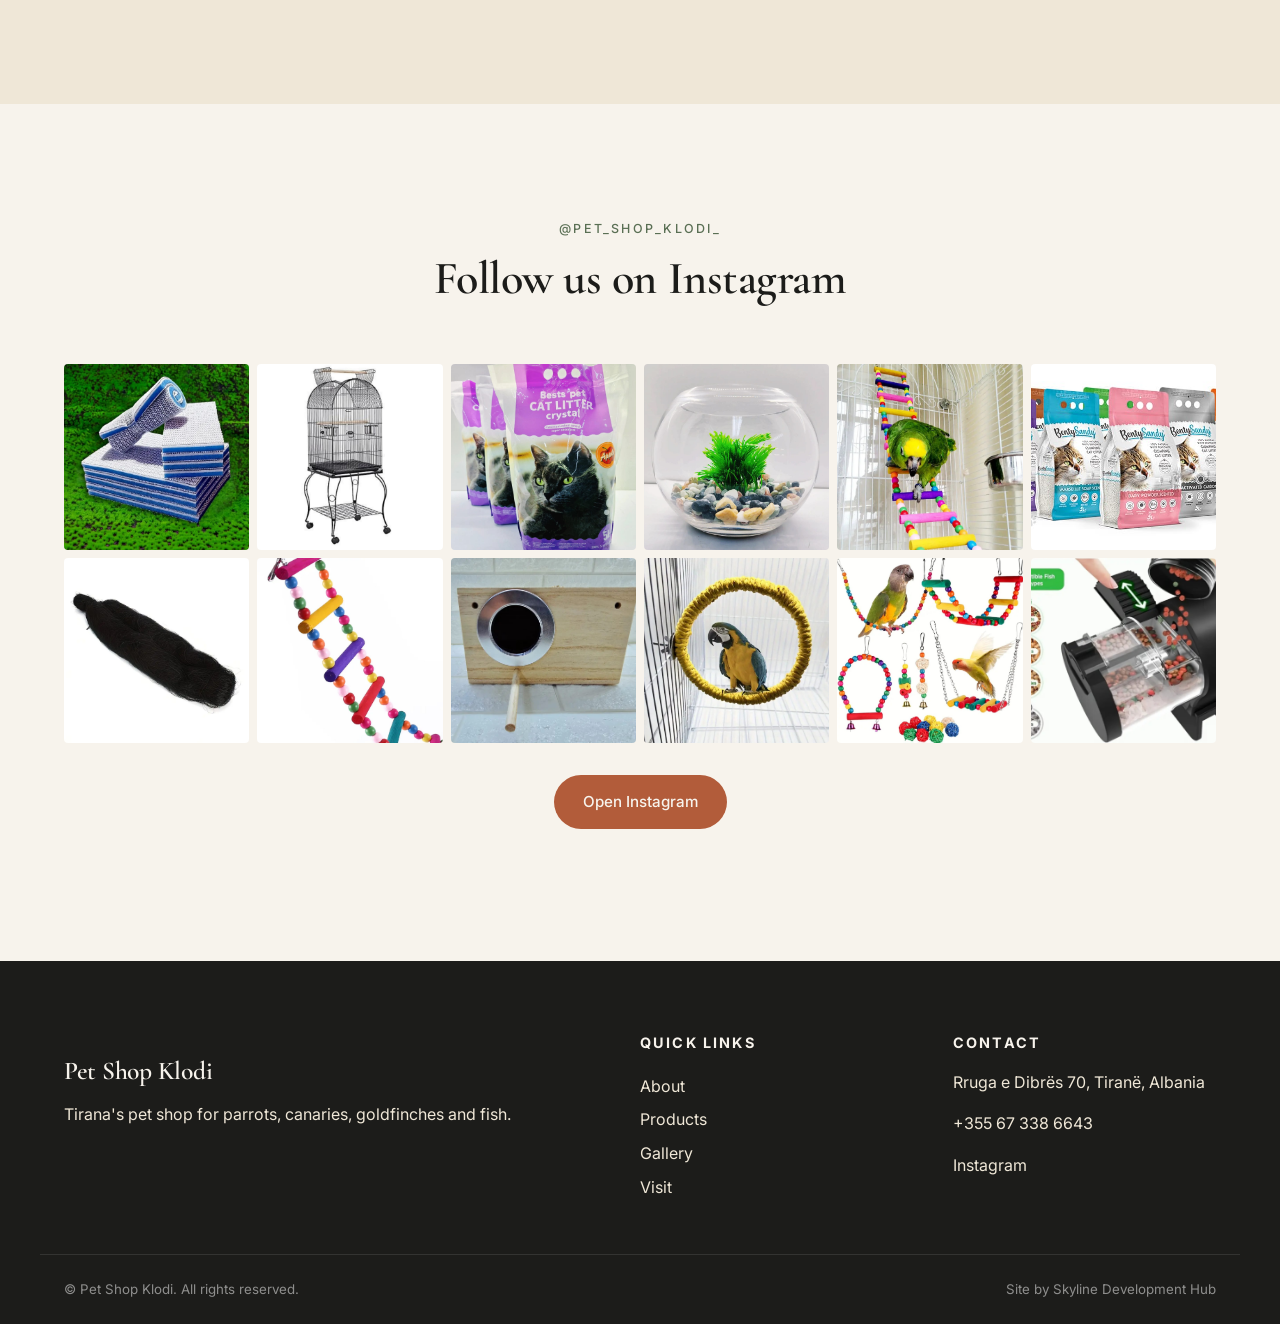
==== commit 36ce40e7: "Fix CSS/JS 404s by switching to absolute paths and disabling cleanUrls cleanUrls was stripping the t" ====
--- a/demo1-boutique/index.html
+++ b/demo1-boutique/index.html
@@ -8,8 +8,8 @@
 <link rel="preconnect" href="https://fonts.googleapis.com">
 <link rel="preconnect" href="https://fonts.gstatic.com" crossorigin>
 <link href="https://fonts.googleapis.com/css2?family=Cormorant+Garamond:wght@400;500;600;700&family=Inter:wght@300;400;500;600&display=swap" rel="stylesheet">
-<link rel="stylesheet" href="../shared/common.css">
-<link rel="stylesheet" href="style.css">
+<link rel="stylesheet" href="/shared/common.css">
+<link rel="stylesheet" href="/demo1-boutique/style.css">
 </head>
 <body>
 
@@ -68,9 +68,9 @@
       </ul>
     </div>
     <div class="about-stack" data-reveal>
-      <img src="../shared/images/IMG-20260505-WA0011.jpg" alt="">
-      <img src="../shared/images/IMG-20260505-WA0099.jpg" alt="">
-      <img src="../shared/images/IMG-20260505-WA0140.jpg" alt="">
+      <img src="/shared/images/IMG-20260505-WA0011.jpg" alt="">
+      <img src="/shared/images/IMG-20260505-WA0099.jpg" alt="">
+      <img src="/shared/images/IMG-20260505-WA0140.jpg" alt="">
     </div>
   </div>
 </section>
@@ -247,10 +247,10 @@
   </div>
 </footer>
 
-<script src="../shared/shop-data.js"></script>
-<script src="../shared/translations.js"></script>
-<script src="../shared/media.js"></script>
-<script src="../shared/core.js"></script>
-<script src="script.js"></script>
+<script src="/shared/shop-data.js"></script>
+<script src="/shared/translations.js"></script>
+<script src="/shared/media.js"></script>
+<script src="/shared/core.js"></script>
+<script src="/demo1-boutique/script.js"></script>
 </body>
 </html>
